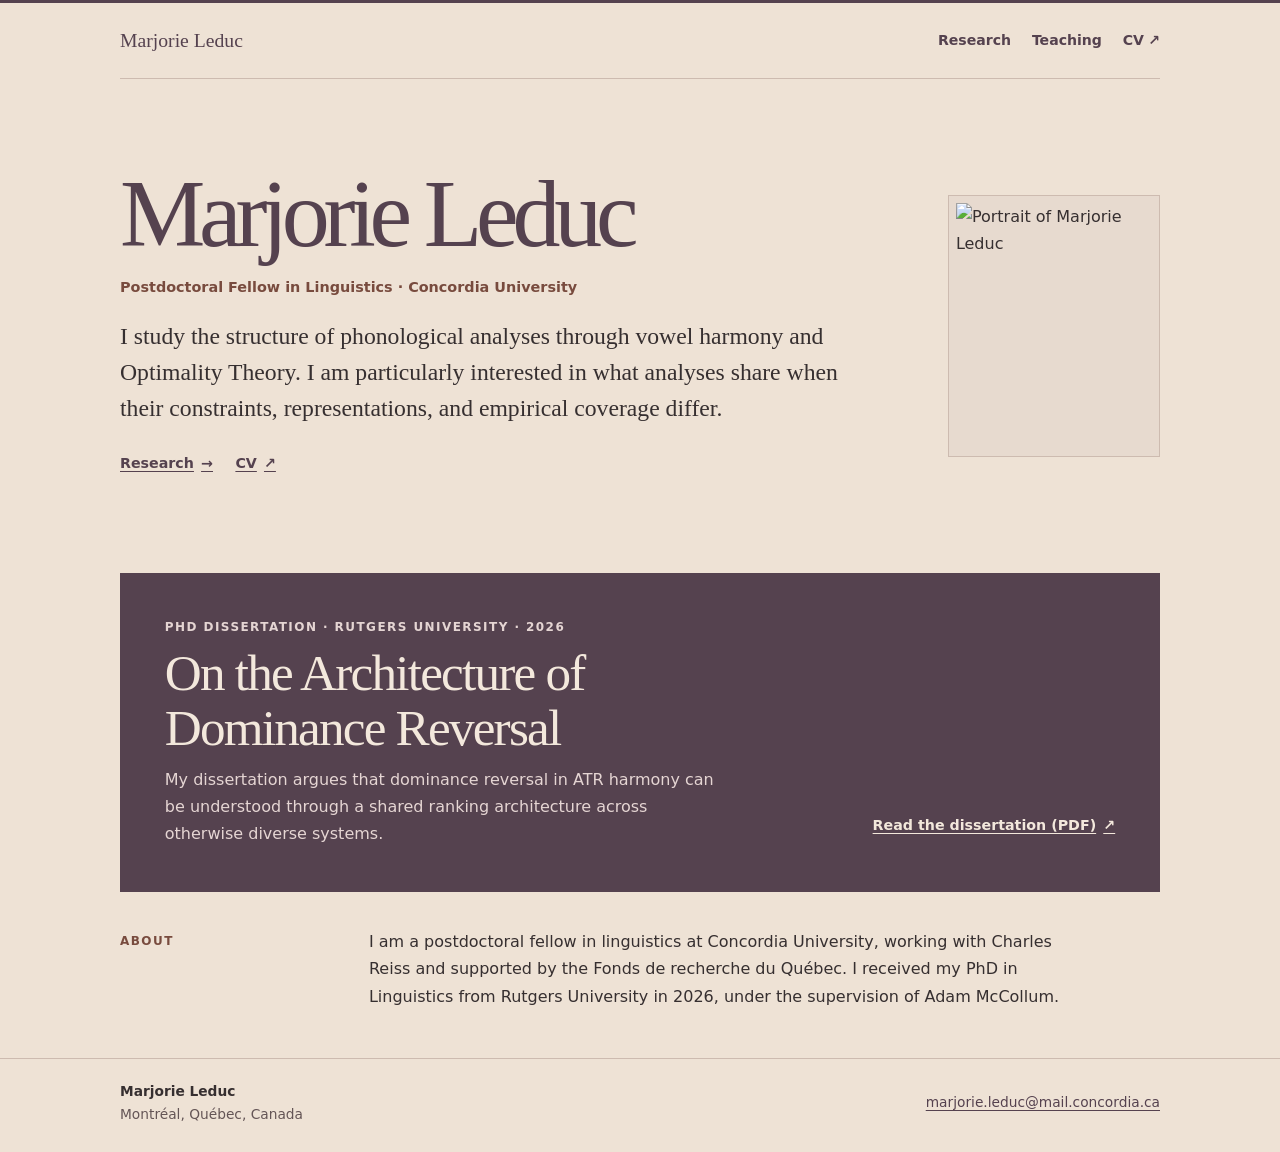
==== index.html @ b02f8114 "Add academic website pages and styles" ====
<!doctype html>
<html lang="en">
<head>
  <meta charset="utf-8">
  <meta name="viewport" content="width=device-width, initial-scale=1">
  <meta name="description" content="Marjorie Leduc is a postdoctoral fellow in linguistics at Concordia University. Her research focuses on phonological theory, vowel harmony, and Optimality Theory.">
  <meta name="theme-color" content="#eee2d5">
  <title>Marjorie Leduc | Linguistics</title>
  <link rel="icon" href="assets/monogram.svg" type="image/svg+xml">
  <link rel="stylesheet" href="assets/site.css">
</head>
<body>
  <a class="skip-link" href="#main">Skip to content</a>
  <header class="site-header">
    <div class="shell header-inner">
      <a class="brand" href="index.html" aria-current="page">Marjorie Leduc</a>
      <nav aria-label="Main">
        <a href="research/index.html">Research</a>
        <a href="teaching/index.html">Teaching</a>
        <a href="assets/marjorie-leduc-cv.pdf">CV <span aria-hidden="true">↗</span></a>
      </nav>
    </div>
  </header>
  <main id="main" class="shell">
    <section class="home-intro" aria-labelledby="name">
      <div class="intro-copy">
        <h1 id="name">Marjorie Leduc</h1>
        <p class="affiliation">Postdoctoral Fellow in Linguistics · Concordia University</p>
        <p class="lead">I study the structure of phonological analyses through vowel harmony and Optimality Theory. I am particularly interested in what analyses share when their constraints, representations, and empirical coverage differ.</p>
        <div class="intro-actions">
          <a class="text-link" href="research/index.html">Research <span aria-hidden="true">→</span></a>
          <a class="text-link" href="assets/marjorie-leduc-cv.pdf">CV <span aria-hidden="true">↗</span></a>
        </div>
      </div>
      <figure class="portrait">
        <img src="assets/marjorie-leduc.jpg" alt="Portrait of Marjorie Leduc" width="640" height="804">
      </figure>
    </section>
    <section class="feature" aria-labelledby="dissertation-title">
      <div>
        <p class="eyebrow">PhD dissertation · Rutgers University · 2026</p>
        <h2 id="dissertation-title"><a href="research/index.html#dissertation">On the Architecture of Dominance Reversal</a></h2>
        <p>My dissertation argues that dominance reversal in ATR harmony can be understood through a shared ranking architecture across otherwise diverse systems.</p>
      </div>
      <a class="text-link" href="assets/on-the-architecture-of-dominance-reversal.pdf">Read the dissertation (PDF) <span aria-hidden="true">↗</span></a>
    </section>
    <section class="content-row home-about" aria-labelledby="about-heading">
      <h2 class="eyebrow" id="about-heading">About</h2>
      <div class="row-body">
        <p>I am a postdoctoral fellow in linguistics at Concordia University, working with Charles Reiss and supported by the Fonds de recherche du Québec. I received my PhD in Linguistics from Rutgers University in 2026, under the supervision of Adam McCollum.</p>
      </div>
    </section>
  </main>
  <footer class="site-footer">
    <div class="shell footer-inner">
      <div><strong>Marjorie Leduc</strong><br>Montréal, Québec, Canada</div>
      <a href="mailto:marjorie.leduc@mail.concordia.ca">marjorie.leduc@mail.concordia.ca</a>
    </div>
  </footer>
</body>
</html>
---- assets/site.css ----
:root {
  color-scheme: light;
  --paper: #eee2d5;
  --ink: #362f30;
  --muted: #645556;
  --plum: #55424f;
  --copper: #784b3e;
  --rule: #cdbbb0;
  --wash: #e7dacf;
  --on-plum: #f3e8dc;
  --on-plum-muted: #e5d5d3;
  --serif: Georgia, 'Times New Roman', serif;
  --sans: system-ui, -apple-system, BlinkMacSystemFont, 'Segoe UI', sans-serif;
}

* { box-sizing: border-box; }

body {
  margin: 0;
  color: var(--ink);
  background: var(--paper);
  font: 1rem/1.7 var(--sans);
}

h1, h2, h3, p, figure { margin: 0; }
p + p { margin-top: 1rem; }

a { color: var(--plum); text-underline-offset: 0.24em; }
a:hover { color: var(--copper); }
a:focus-visible { outline: 2px solid currentColor; outline-offset: 4px; }

.shell {
  width: min(100% - clamp(2rem, 10vw, 8rem), 65rem);
  margin-inline: auto;
}

.skip-link {
  position: absolute;
  z-index: 1;
  top: 0.75rem;
  left: 0.75rem;
  padding: 0.55rem 0.85rem;
  background: var(--paper);
  transform: translateY(-200%);
}
.skip-link:focus { transform: none; }

.site-header { border-top: 0.2rem solid var(--plum); }
.header-inner, .footer-inner {
  display: flex;
  align-items: center;
  justify-content: space-between;
  flex-wrap: wrap;
  column-gap: 1.5rem;
  row-gap: 0.4rem;
}
.header-inner {
  min-height: 4.75rem;
  padding-block: 0.45rem;
  border-bottom: 1px solid var(--rule);
}
.brand {
  font: 400 1.23rem/1.3 var(--serif);
  text-decoration: none;
}
.header-inner nav { display: flex; flex-wrap: wrap; gap: 0 0.3rem; }
.header-inner nav a, .page-links a {
  display: inline-flex;
  align-items: center;
  gap: 0.3em;
  min-height: 2.75rem;
  padding-inline: 0.5rem;
  font-size: 0.88rem;
  font-weight: 550;
  text-decoration: none;
}
.header-inner nav a:last-child { padding-right: 0; }
.header-inner nav a:hover, .header-inner nav a[aria-current], .page-links a:hover {
  color: var(--copper);
  text-decoration: underline;
}

.home-intro {
  display: grid;
  grid-template-columns: minmax(0, 1fr) clamp(10rem, 21vw, 13.25rem);
  align-items: center;
  gap: clamp(1.75rem, 7vw, 5rem);
  padding-block: clamp(2.7rem, 7vw, 5.5rem);
}
h1 {
  color: var(--plum);
  font: 400 clamp(3rem, 7.9vw, 6rem)/0.98 var(--serif);
  letter-spacing: -0.065em;
  text-wrap: balance;
}
.affiliation {
  margin-top: 0.9rem;
  color: var(--copper);
  font-size: 0.9rem;
  font-weight: 600;
}
.lead {
  max-width: 34em;
  margin-top: 1.15rem;
  font: 400 clamp(1.14rem, 2.25vw, 1.48rem)/1.52 var(--serif);
}
.intro-actions { display: flex; flex-wrap: wrap; column-gap: 1.4rem; margin-top: 0.9rem; }

.text-link {
  display: inline-flex;
  align-items: center;
  gap: 0.5em;
  min-height: 2.75rem;
  font-size: 0.89rem;
  font-weight: 650;
}

.portrait {
  padding: 0.43rem;
  border: 1px solid var(--rule);
  background: var(--wash);
}
.portrait img { display: block; width: 100%; height: auto; }

.eyebrow {
  color: var(--copper);
  font: 650 0.75rem/1.55 var(--sans);
  letter-spacing: 0.12em;
  text-transform: uppercase;
}
.feature {
  display: grid;
  grid-template-columns: minmax(0, 1fr) auto;
  align-items: end;
  gap: 0.45rem 2rem;
  padding: clamp(1.45rem, 4vw, 2.8rem);
  background: var(--plum);
  color: var(--on-plum);
}
.feature .eyebrow, .feature h2 + p { color: var(--on-plum-muted); }
.feature h2 {
  max-width: 23ch;
  margin-block: 0.55rem 0.65rem;
  font: 400 clamp(1.85rem, 4.1vw, 3.2rem)/1.08 var(--serif);
  letter-spacing: -0.035em;
  text-wrap: balance;
}
.feature h2 + p { max-width: 55ch; }
.feature a { color: var(--on-plum); }
.feature h2 a { text-decoration: none; }
.feature h2 a:hover { text-decoration: underline; }

.subpage { padding-bottom: 2rem; }
.page-intro { padding-block: clamp(2.75rem, 7vw, 5.1rem) 2.15rem; }
.page-intro h1 { font-size: clamp(3rem, 7.4vw, 5.4rem); text-wrap: wrap; }
.page-links { display: flex; flex-wrap: wrap; column-gap: 0.85rem; margin-top: 0.9rem; }
.page-links a { padding-inline: 0; text-decoration: underline; }

.content-row {
  display: grid;
  grid-template-columns: minmax(9rem, 0.25fr) minmax(0, 1fr);
  gap: 0.7rem clamp(1.2rem, 4vw, 3.5rem);
  padding-block: clamp(1.45rem, 3.5vw, 2.4rem);
  border-top: 1px solid var(--rule);
  scroll-margin-top: 1rem;
}
.content-row > .eyebrow { padding-top: 0.24rem; }
.home-about { border-top: 0; padding-block: 2.25rem 3rem; }
.row-body { max-width: 45rem; }
.row-body h3 {
  color: var(--plum);
  font: 400 clamp(1.42rem, 3vw, 2.02rem)/1.23 var(--serif);
  letter-spacing: -0.027em;
  text-wrap: pretty;
}
.row-body h3 + p { margin-top: 0.4rem; }
.row-body .meta { color: var(--muted); font-size: 0.88rem; }
.row-body > .text-link { margin-top: 0.45rem; }
.entries { list-style: none; padding: 0; margin: 0; }
.entries li + li { margin-top: 0.9rem; padding-top: 1.2rem; border-top: 1px solid var(--rule); }
.entries li h3 { font-size: clamp(1.3rem, 2.65vw, 1.68rem); }
.course-code {
  display: inline-block;
  margin-left: 0.3rem;
  color: var(--muted);
  font: 650 0.78rem/1.5 var(--sans);
  white-space: nowrap;
}
.course-status {
  display: inline-block;
  margin-left: 0.4rem;
  color: var(--copper);
  font-size: 0.75rem;
  font-weight: 650;
}

.ranking {
  width: fit-content;
  max-width: 100%;
  margin-top: 1.4rem;
  padding: 1rem clamp(0.7rem, 3vw, 1.5rem);
  background: var(--wash);
}
.ranking img {
  display: block;
  width: min(100%, 25rem);
  height: auto;
  margin-inline: auto;
}
.ranking figcaption {
  margin-top: 0.55rem;
  color: var(--muted);
  font-size: 0.8rem;
}

.site-footer { border-top: 1px solid var(--rule); color: var(--muted); }
.footer-inner { padding-block: 1.3rem 1.6rem; font-size: 0.86rem; }
.footer-inner strong { color: var(--ink); }
.footer-inner a { overflow-wrap: anywhere; }

@media (max-width: 50rem) {
  .feature { grid-template-columns: 1fr; }
  .feature > .text-link { justify-self: start; }
}

@media (max-width: 44rem) {
  .home-intro { gap: 1.5rem; }
  .home-intro h1 { text-wrap: wrap; }
  .content-row { grid-template-columns: 1fr; }
}

@media (max-width: 33rem) {
  .home-intro { grid-template-columns: 1fr; }
  .portrait { width: min(46%, 9rem); }
}
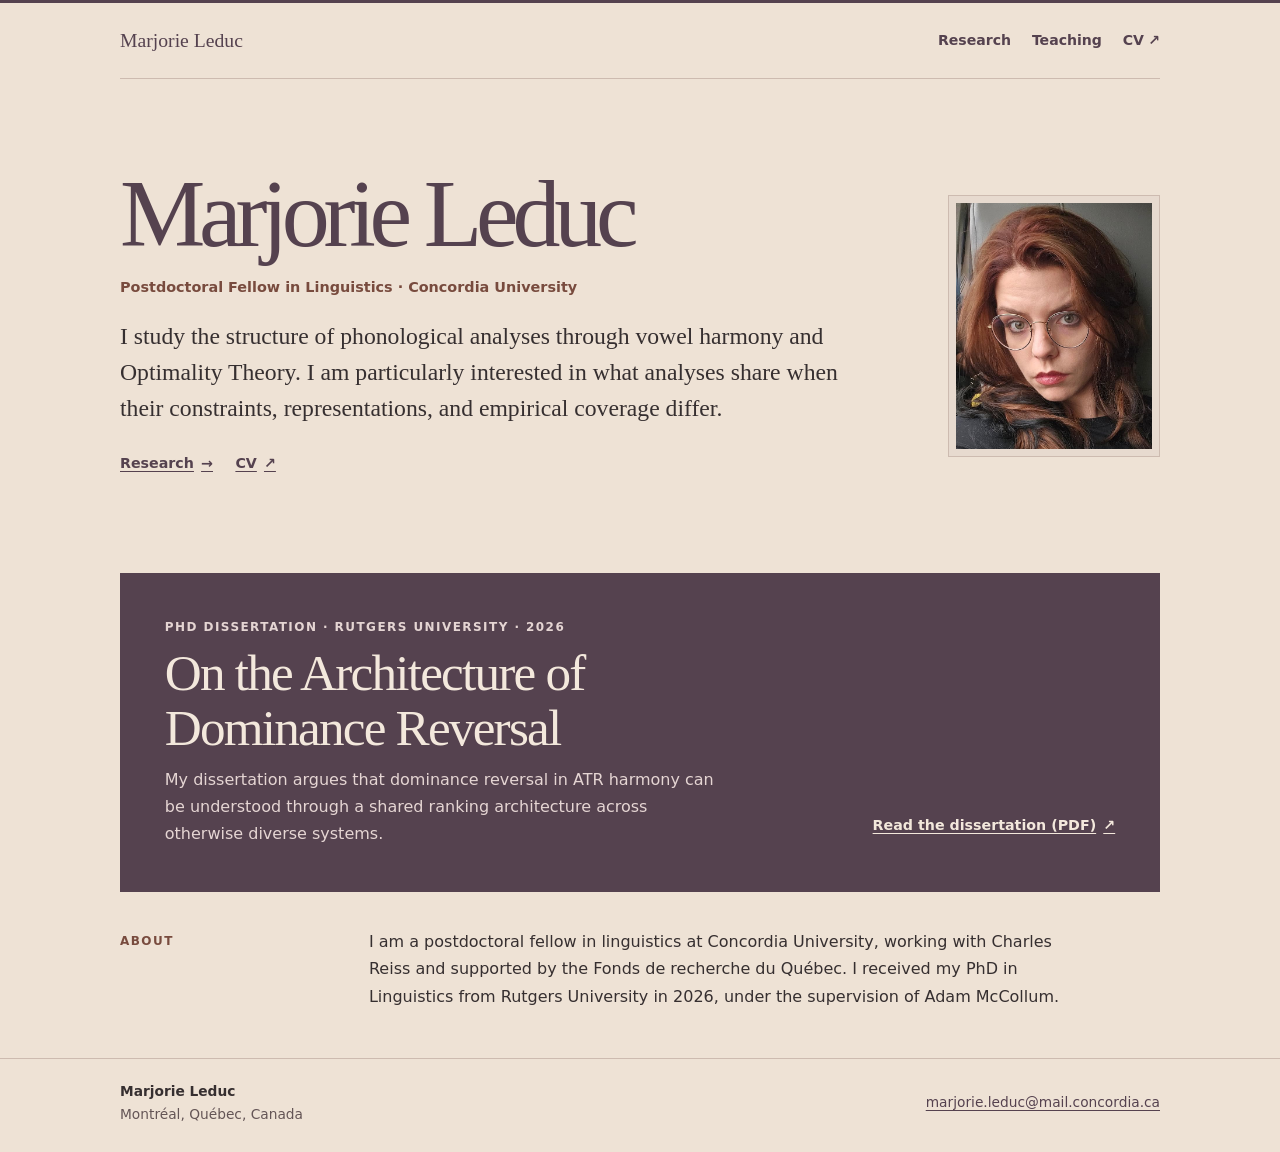
==== commit 1536ff2c: "Update homepage portrait with a tighter crop" ====
--- a/index.html
+++ b/index.html
@@ -7,7 +7,7 @@
   <meta name="theme-color" content="#eee2d5">
   <title>Marjorie Leduc | Linguistics</title>
   <link rel="icon" href="assets/monogram.svg" type="image/svg+xml">
-  <link rel="stylesheet" href="assets/site.css">
+  <link rel="stylesheet" href="assets/site.css?v=portrait">
 </head>
 <body>
   <a class="skip-link" href="#main">Skip to content</a>
@@ -33,7 +33,9 @@
         </div>
       </div>
       <figure class="portrait">
-        <img src="assets/marjorie-leduc.jpg" alt="Portrait of Marjorie Leduc" width="640" height="804">
+        <div class="portrait-crop">
+          <img src="assets/marjorie-leduc.jpg?v=2" alt="Portrait of Marjorie Leduc" width="979" height="1306">
+        </div>
       </figure>
     </section>
     <section class="feature" aria-labelledby="dissertation-title">
--- a/assets/site.css
+++ b/assets/site.css
@@ -120,7 +120,11 @@
   border: 1px solid var(--rule);
   background: var(--wash);
 }
-.portrait img { display: block; width: 100%; height: auto; }
+.portrait-crop {
+  aspect-ratio: 160 / 201;
+  overflow: hidden;
+}
+.portrait-crop img { display: block; width: 146%; height: auto; }
 
 .eyebrow {
   color: var(--copper);
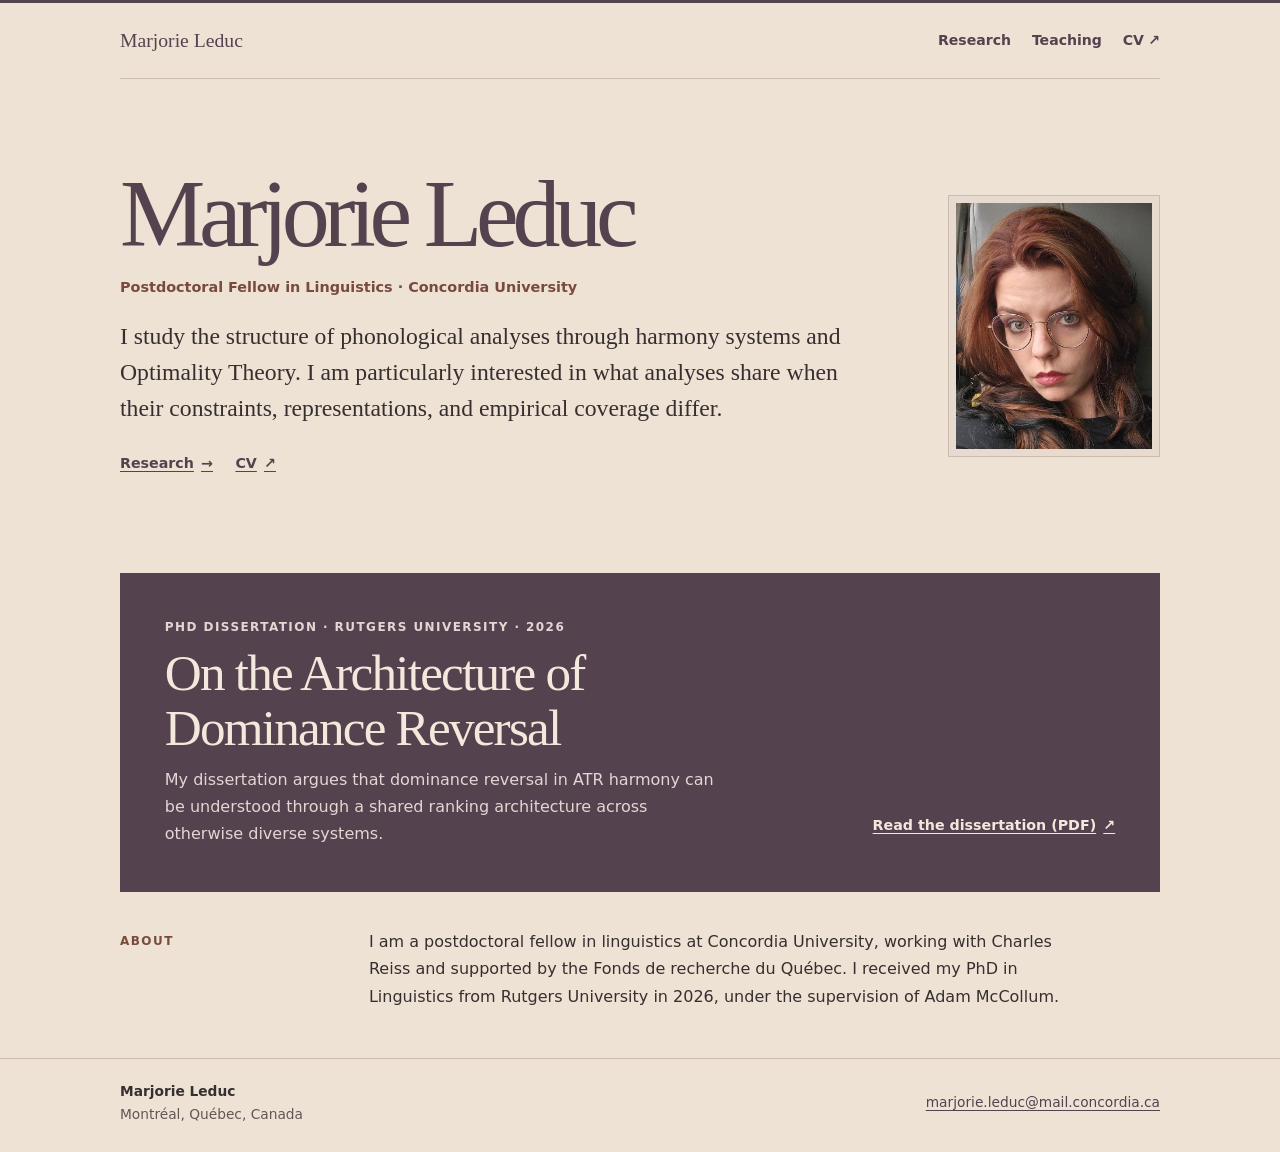
==== commit b1900c1b: "Update index.html" ====
--- a/index.html
+++ b/index.html
@@ -26,7 +26,7 @@
       <div class="intro-copy">
         <h1 id="name">Marjorie Leduc</h1>
         <p class="affiliation">Postdoctoral Fellow in Linguistics · Concordia University</p>
-        <p class="lead">I study the structure of phonological analyses through vowel harmony and Optimality Theory. I am particularly interested in what analyses share when their constraints, representations, and empirical coverage differ.</p>
+        <p class="lead">I study the structure of phonological analyses through harmony systems and Optimality Theory. I am particularly interested in what analyses share when their constraints, representations, and empirical coverage differ.</p>
         <div class="intro-actions">
           <a class="text-link" href="research/index.html">Research <span aria-hidden="true">→</span></a>
           <a class="text-link" href="assets/marjorie-leduc-cv.pdf">CV <span aria-hidden="true">↗</span></a>
